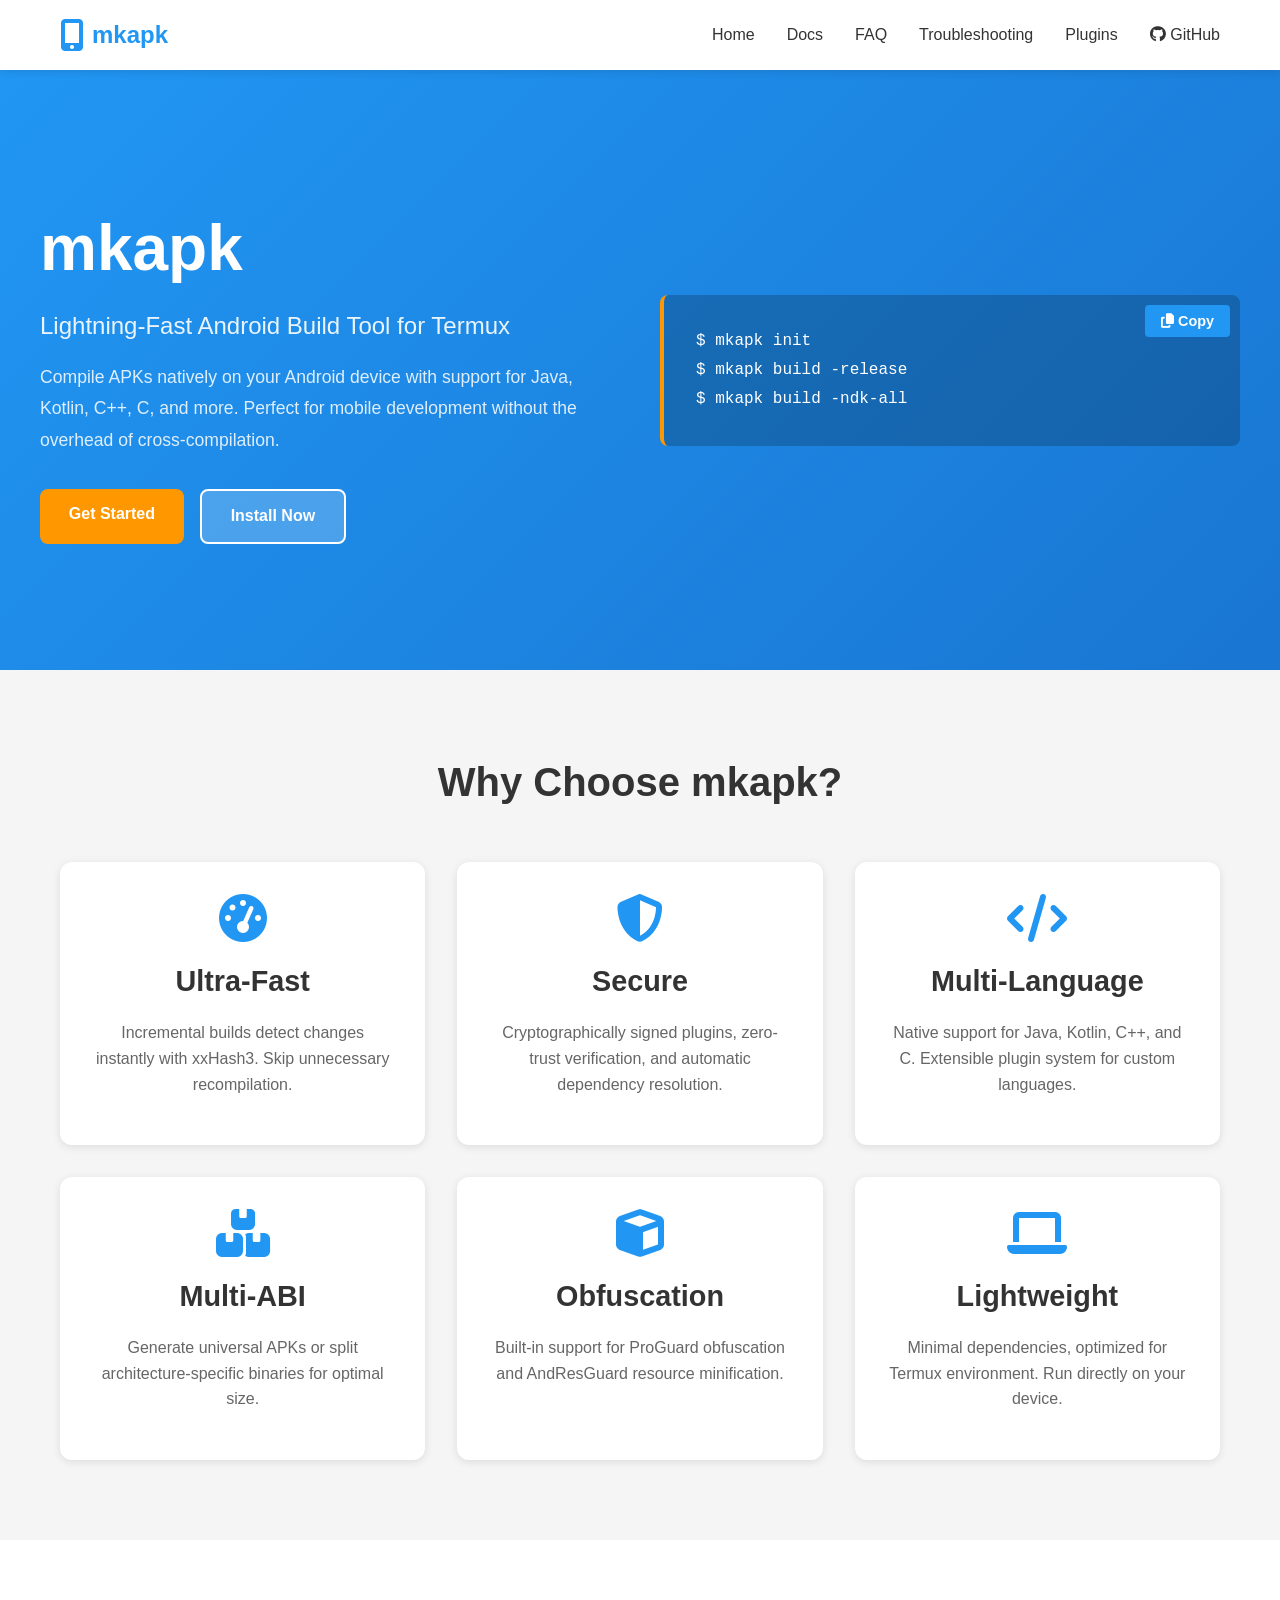
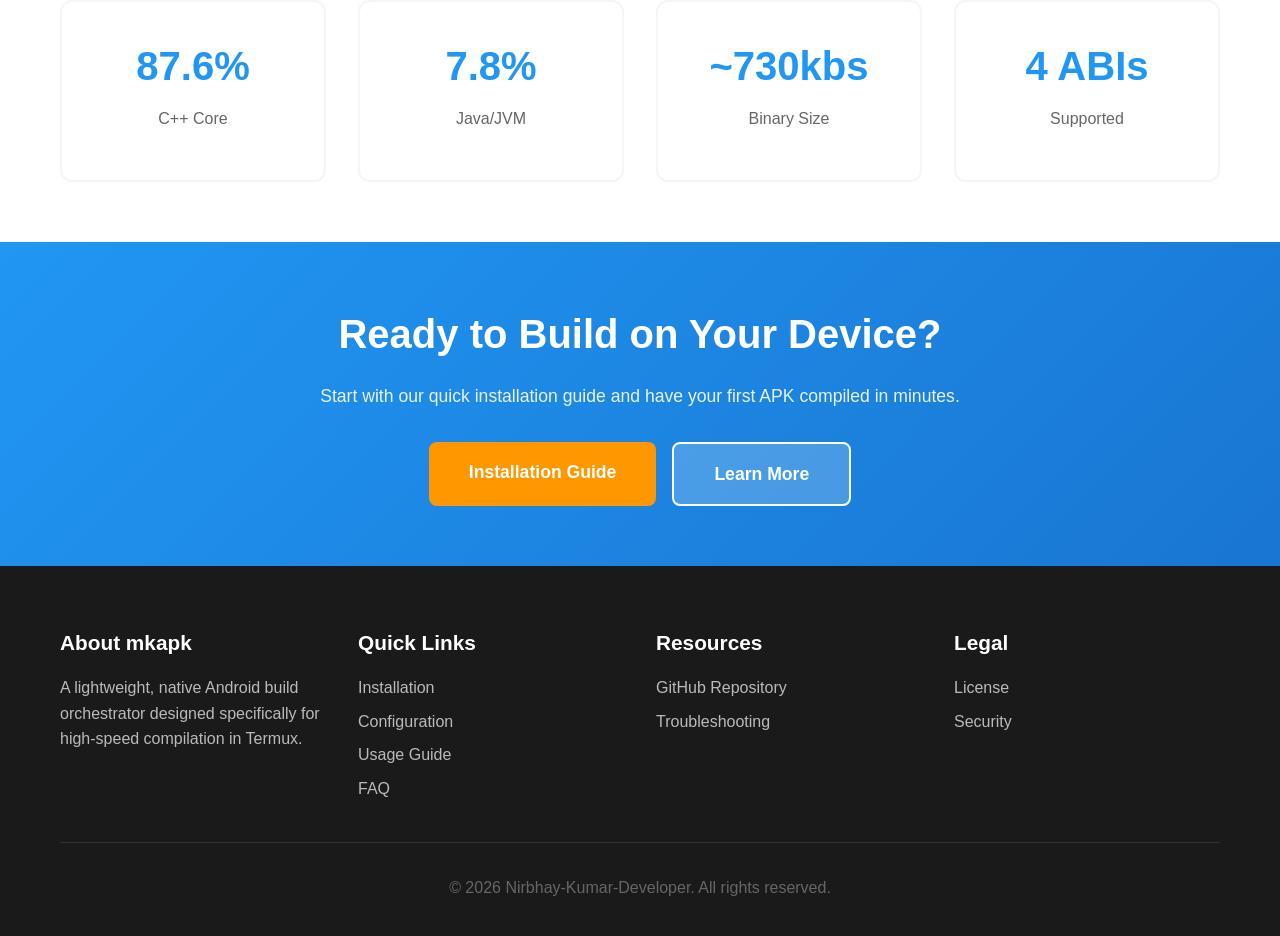
==== index.html @ c2237622 "Initial commit" ====
<!DOCTYPE html>
<html lang="en">
<head>
    <meta charset="UTF-8">
    <meta name="viewport" content="width=device-width, initial-scale=1.0">
    <title>mkapk - Lightweight Android Build Tool for Termux</title>
    <link rel="stylesheet" href="css/style.css">
    <link rel="stylesheet" href="css/responsive.css">
    <link rel="stylesheet" href="https://cdnjs.cloudflare.com/ajax/libs/font-awesome/6.4.0/css/all.min.css">
</head>
<body>
    <!-- Navigation -->
    <nav class="navbar">
        <div class="container">
            <div class="nav-brand">
                <i class="fas fa-mobile-alt"></i>
                <span>mkapk</span>
            </div>
            <ul class="nav-links">
                <li><a href="#home">Home</a></li>
                <li class="dropdown">
                    <a href="#">Docs</a>
                    <div class="dropdown-menu">
                        <a href="pages/installation.html">Installation</a>
                        <a href="pages/quickstart.html">Quick Start</a>
                        <a href="pages/configuration.html">Configuration</a>
                        <a href="pages/usage-guide.html">Usage Guide</a>                      
                    </div>
                </li>
                <li><a href="pages/faq.html">FAQ</a></li>
                <li><a href="pages/troubleshooting.html">Troubleshooting</a></li>
                <li><a href="https://github.com/Nirbhay-Kumar-Developer/mkapk-plugins">Plugins</a></li>
                <li><a href="https://github.com/Nirbhay-Kumar-Developer/mkapk" target="_blank"><i class="fab fa-github"></i> GitHub</a></li>
            </ul>
            <div class="hamburger" id="hamburger">
                <span></span>
                <span></span>
                <span></span>
            </div>
        </div>
    </nav>

    <!-- Hero Section -->
    <section id="home" class="hero">
        <div class="hero-content">
            <div class="hero-text">
                <h1>mkapk</h1>
                <p class="subtitle">Lightning-Fast Android Build Tool for Termux</p>
                <p class="description">Compile APKs natively on your Android device with support for Java, Kotlin, C++, C, and more. Perfect for mobile development without the overhead of cross-compilation.</p>
                <div class="hero-buttons">
                    <a href="pages/quickstart.html" class="btn btn-primary">Get Started</a>
                    <a href="pages/installation.html" class="btn btn-secondary">Install Now</a>
                </div>
            </div>
            <div class="hero-visual">
                <div class="code-block">
                    <pre><code>$ mkapk init
$ mkapk build -release
$ mkapk build -ndk-all</code></pre>
                </div>
            </div>
        </div>
    </section>

    <!-- Features Section -->
    <section class="features">
        <div class="container">
            <h2>Why Choose mkapk?</h2>
            <div class="features-grid">
                <div class="feature-card">
                    <i class="fas fa-tachometer-alt"></i>
                    <h3>Ultra-Fast</h3>
                    <p>Incremental builds detect changes instantly with xxHash3. Skip unnecessary recompilation.</p>
                </div>
                <div class="feature-card">
                    <i class="fas fa-shield-alt"></i>
                    <h3>Secure</h3>
                    <p>Cryptographically signed plugins, zero-trust verification, and automatic dependency resolution.</p>
                </div>
                <div class="feature-card">
                    <i class="fas fa-code"></i>
                    <h3>Multi-Language</h3>
                    <p>Native support for Java, Kotlin, C++, and C. Extensible plugin system for custom languages.</p>
                </div>
                <div class="feature-card">
                    <i class="fas fa-boxes"></i>
                    <h3>Multi-ABI</h3>
                    <p>Generate universal APKs or split architecture-specific binaries for optimal size.</p>
                </div>
                <div class="feature-card">
                    <i class="fas fa-cube"></i>
                    <h3>Obfuscation</h3>
                    <p>Built-in support for ProGuard obfuscation and AndResGuard resource minification.</p>
                </div>
                <div class="feature-card">
                    <i class="fas fa-laptop"></i>
                    <h3>Lightweight</h3>
                    <p>Minimal dependencies, optimized for Termux environment. Run directly on your device.</p>
                </div>
            </div>
        </div>
    </section>

    <!-- Quick Info Section -->
    <section class="quick-info">
        <div class="container">
            <div class="info-grid">
                <div class="info-item">
                    <h3>87.6%</h3>
                    <p>C++ Core</p>
                </div>
                <div class="info-item">
                    <h3>7.8%</h3>
                    <p>Java/JVM</p>
                </div>
                <div class="info-item">
                    <h3>~730kbs</h3>
                    <p>Binary Size</p>
                </div>
                <div class="info-item">
                    <h3>4 ABIs</h3>
                    <p>Supported</p>
                </div>
            </div>
        </div>
    </section>

    <!-- CTA Section -->
    <section class="cta">
        <div class="container">
            <h2>Ready to Build on Your Device?</h2>
            <p>Start with our quick installation guide and have your first APK compiled in minutes.</p>
            <div class="cta-buttons">
                <a href="pages/installation.html" class="btn btn-primary btn-large">Installation Guide</a>
                <a href="pages/faq.html" class="btn btn-secondary btn-large">Learn More</a>
            </div>
        </div>
    </section>

    <!-- Footer -->
    <footer class="footer">
        <div class="container">
            <div class="footer-content">
                <div class="footer-section">
                    <h4>About mkapk</h4>
                    <p>A lightweight, native Android build orchestrator designed specifically for high-speed compilation in Termux.</p>
                </div>
                <div class="footer-section">
                    <h4>Quick Links</h4>
                    <ul>
                        <li><a href="pages/installation.html">Installation</a></li>
                        <li><a href="pages/configuration.html">Configuration</a></li>
                        <li><a href="pages/usage-guide.html">Usage Guide</a></li>
                        <li><a href="pages/faq.html">FAQ</a></li>
                    </ul>
                </div>
                <div class="footer-section">
                    <h4>Resources</h4>
                    <ul>
                        <li><a href="https://github.com/Nirbhay-Kumar-Developer/mkapk" target="_blank">GitHub Repository</a></li>
                        <li><a href="pages/troubleshooting.html">Troubleshooting</a></li>                       
                    </ul>
                </div>
                <div class="footer-section">
                    <h4>Legal</h4>
                    <ul>
                        <li><a href="pages/license.html">License</a></li>
                        <li><a href="pages/security.html">Security</a></li>
                    </ul>
                </div>
            </div>
            <div class="footer-bottom">
                <p>&copy; 2026 Nirbhay-Kumar-Developer. All rights reserved.</p>
            </div>
        </div>
    </footer>

    <script src="js/main.js"></script>
</body>
</html>
---- css/style.css ----
/* Root Variables */
:root {
    --primary-color: #2196F3;
    --secondary-color: #FF9800;
    --dark-bg: #1a1a1a;
    --light-bg: #f5f5f5;
    --text-dark: #333;
    --text-light: #666;
    --border-color: #e0e0e0;
    --success-color: #4CAF50;
    --error-color: #f44336;
    --warning-color: #FF9800;
    --info-color: #2196F3;
    --transition: all 0.3s ease;
}

/* Reset & Base Styles */
* {
    margin: 0;
    padding: 0;
    box-sizing: border-box;
}

html {
    scroll-behavior: smooth;
}

body {
    font-family: 'Segoe UI', Tahoma, Geneva, Verdana, sans-serif;
    line-height: 1.6;
    color: var(--text-dark);
    background-color: #fff;
}

.container {
    max-width: 1200px;
    margin: 0 auto;
    padding: 0 20px;
}

/* Typography */
h1, h2, h3, h4, h5, h6 {
    font-weight: 600;
    margin-bottom: 1rem;
    color: var(--text-dark);
}

h1 { font-size: 3.5rem; }
h2 { font-size: 2.5rem; }
h3 { font-size: 1.8rem; }
h4 { font-size: 1.3rem; }
h5 { font-size: 1.1rem; }
h6 { font-size: 1rem; }

p {
    margin-bottom: 1rem;
    color: var(--text-light);
}

/* Navigation */
.navbar {
    background: #fff;
    box-shadow: 0 2px 8px rgba(0, 0, 0, 0.1);
    position: sticky;
    top: 0;
    z-index: 1000;
}

.navbar .container {
    display: flex;
    justify-content: space-between;
    align-items: center;
    padding: 1rem 20px;
}

.nav-brand {
    display: flex;
    align-items: center;
    gap: 0.5rem;
    font-size: 1.5rem;
    font-weight: 700;
    color: var(--primary-color);
    text-decoration: none;
}

.nav-brand i {
    font-size: 2rem;
}

.nav-links {
    display: flex;
    list-style: none;
    gap: 2rem;
    align-items: center;
}

.nav-links a {
    text-decoration: none;
    color: var(--text-dark);
    font-weight: 500;
    transition: var(--transition);
}

.nav-links a:hover {
    color: var(--primary-color);
}

.dropdown {
    position: relative;
}

.dropdown-menu {
    display: none;
    position: absolute;
    top: 100%;
    left: 0;
    background: #fff;
    border: 1px solid var(--border-color);
    border-radius: 8px;
    box-shadow: 0 4px 12px rgba(0, 0, 0, 0.15);
    min-width: 200px;
    margin-top: 0.5rem;
    overflow: hidden;
}

.dropdown:hover .dropdown-menu {
    display: flex;
    flex-direction: column;
}

.dropdown-menu a {
    padding: 0.8rem 1.5rem;
    display: block;
    color: var(--text-dark);
    text-decoration: none;
    transition: var(--transition);
}

.dropdown-menu a:hover {
    background: var(--light-bg);
    color: var(--primary-color);
}

.hamburger {
    display: none;
    flex-direction: column;
    cursor: pointer;
}

.hamburger span {
    width: 25px;
    height: 3px;
    background: var(--text-dark);
    margin: 5px 0;
    transition: var(--transition);
    border-radius: 2px;
}

/* Hero Section */
.hero {
    background: linear-gradient(135deg, var(--primary-color) 0%, #1976D2 100%);
    color: #fff;
    padding: 80px 20px;
    min-height: 600px;
    display: flex;
    align-items: center;
}

.hero-content {
    max-width: 1200px;
    margin: 0 auto;
    display: grid;
    grid-template-columns: 1fr 1fr;
    gap: 40px;
    align-items: center;
    width: 100%;
}

.hero-text h1 {
    color: #fff;
    font-size: 4rem;
    margin-bottom: 0.5rem;
}

.subtitle {
    color: rgba(255, 255, 255, 0.9);
    font-size: 1.5rem;
    margin-bottom: 1rem;
}

.description {
    color: rgba(255, 255, 255, 0.85);
    font-size: 1.1rem;
    margin-bottom: 2rem;
    line-height: 1.8;
}

.hero-buttons {
    display: flex;
    gap: 1rem;
    flex-wrap: wrap;
}

.btn {
    padding: 0.8rem 1.8rem;
    border: none;
    border-radius: 8px;
    font-size: 1rem;
    font-weight: 600;
    cursor: pointer;
    text-decoration: none;
    transition: var(--transition);
    display: inline-block;
}

.btn-primary {
    background: var(--secondary-color);
    color: #fff;
}

.btn-primary:hover {
    background: #F57C00;
    transform: translateY(-2px);
    box-shadow: 0 4px 12px rgba(0, 0, 0, 0.2);
}

.btn-secondary {
    background: rgba(255, 255, 255, 0.2);
    color: #fff;
    border: 2px solid #fff;
}

.btn-secondary:hover {
    background: rgba(255, 255, 255, 0.3);
    transform: translateY(-2px);
}

.btn-large {
    padding: 1rem 2.5rem;
    font-size: 1.1rem;
}

.code-block {
    background: rgba(0, 0, 0, 0.2);
    border-radius: 8px;
    padding: 2rem;
    border-left: 4px solid var(--secondary-color);
}

.code-block pre {
    color: #fff;
    font-family: 'Monaco', 'Courier New', monospace;
    overflow-x: auto;
}

.code-block code {
    font-size: 1rem;
    line-height: 1.8;
}

/* Features Section */
.features {
    padding: 80px 20px;
    background: var(--light-bg);
}

.features h2 {
    text-align: center;
    margin-bottom: 3rem;
    color: var(--text-dark);
}

.features-grid {
    display: grid;
    grid-template-columns: repeat(auto-fit, minmax(300px, 1fr));
    gap: 2rem;
}

.feature-card {
    background: #fff;
    padding: 2rem;
    border-radius: 12px;
    text-align: center;
    box-shadow: 0 2px 8px rgba(0, 0, 0, 0.1);
    transition: var(--transition);
}

.feature-card:hover {
    transform: translateY(-8px);
    box-shadow: 0 8px 20px rgba(0, 0, 0, 0.15);
}

.feature-card i {
    font-size: 3rem;
    color: var(--primary-color);
    margin-bottom: 1rem;
}

.feature-card h3 {
    color: var(--text-dark);
    margin-bottom: 1rem;
}

.feature-card p {
    color: var(--text-light);
    line-height: 1.6;
}

/* Quick Info Section */
.quick-info {
    padding: 60px 20px;
    background: #fff;
}

.info-grid {
    display: grid;
    grid-template-columns: repeat(auto-fit, minmax(200px, 1fr));
    gap: 2rem;
}

.info-item {
    text-align: center;
    padding: 2rem;
    border: 2px solid var(--light-bg);
    border-radius: 12px;
    transition: var(--transition);
}

.info-item:hover {
    border-color: var(--primary-color);
    background: var(--light-bg);
}

.info-item h3 {
    color: var(--primary-color);
    font-size: 2.5rem;
    margin-bottom: 0.5rem;
}

.info-item p {
    color: var(--text-light);
    font-weight: 500;
}

/* CTA Section */
.cta {
    background: linear-gradient(135deg, var(--primary-color) 0%, #1976D2 100%);
    color: #fff;
    padding: 60px 20px;
    text-align: center;
}

.cta h2 {
    color: #fff;
    margin-bottom: 1rem;
}

.cta p {
    color: rgba(255, 255, 255, 0.9);
    margin-bottom: 2rem;
    font-size: 1.1rem;
}

.cta-buttons {
    display: flex;
    gap: 1rem;
    justify-content: center;
    flex-wrap: wrap;
}

/* Footer */
.footer {
    background: var(--dark-bg);
    color: #fff;
    padding: 60px 20px 20px;
}

.footer-content {
    display: grid;
    grid-template-columns: repeat(auto-fit, minmax(250px, 1fr));
    gap: 2rem;
    margin-bottom: 2rem;
}

.footer-section h4 {
    color: #fff;
    margin-bottom: 1rem;
}

.footer-section p,
.footer-section ul {
    color: rgba(255, 255, 255, 0.7);
}

.footer-section ul {
    list-style: none;
}

.footer-section ul li {
    margin-bottom: 0.5rem;
}

.footer-section a {
    color: rgba(255, 255, 255, 0.7);
    text-decoration: none;
    transition: var(--transition);
}

.footer-section a:hover {
    color: var(--primary-color);
}

.footer-bottom {
    border-top: 1px solid rgba(255, 255, 255, 0.1);
    padding-top: 2rem;
    text-align: center;
    color: rgba(255, 255, 255, 0.5);
}

/* Page Content */
.page-header {
    background: linear-gradient(135deg, var(--primary-color) 0%, #1976D2 100%);
    color: #fff;
    padding: 40px 20px;
    margin-bottom: 40px;
}

.page-header h1 {
    color: #fff;
    font-size: 2.5rem;
}

.page-header p {
    color: rgba(255, 255, 255, 0.9);
    font-size: 1.1rem;
}

.content {
    max-width: 900px;
    margin: 0 auto;
    padding: 0 20px;
}

.content h2 {
    margin-top: 2rem;
    margin-bottom: 1rem;
    padding-bottom: 0.5rem;
    border-bottom: 2px solid var(--light-bg);
}

.content h3 {
    margin-top: 1.5rem;
    margin-bottom: 0.8rem;
}

.content code {
    background: var(--light-bg);
    padding: 2px 6px;
    border-radius: 4px;
    font-family: 'Monaco', 'Courier New', monospace;
    color: var(--primary-color);
}

.content pre {
    background: var(--dark-bg);
    color: #fff;
    padding: 1.5rem;
    border-radius: 8px;
    overflow-x: auto;
    margin: 1rem 0;
    font-family: 'Monaco', 'Courier New', monospace;
    line-height: 1.5;
}

.content pre code {
    color: #fff;
    background: none;
    padding: 0;
}

.content ul, .content ol {
    margin: 1rem 0 1rem 2rem;
}

.content li {
    margin: 0.5rem 0;
    color: var(--text-light);
}

.content blockquote {
    border-left: 4px solid var(--primary-color);
    padding-left: 1rem;
    margin: 1.5rem 0;
    color: var(--text-light);
    font-style: italic;
}

.table-responsive {
    overflow-x: auto;
    margin: 1rem 0;
}

.table-responsive table {
    width: 100%;
    border-collapse: collapse;
}

.table-responsive th,
.table-responsive td {
    border: 1px solid var(--border-color);
    padding: 1rem;
    text-align: left;
}

.table-responsive th {
    background: var(--light-bg);
    font-weight: 600;
    color: var(--text-dark);
}

.table-responsive tr:hover {
    background: var(--light-bg);
}

/* Alert Styles */
.alert {
    padding: 1.5rem;
    border-radius: 8px;
    margin: 1.5rem 0;
    border-left: 4px solid;
}

.alert-info {
    background: rgba(33, 150, 243, 0.1);
    border-left-color: var(--info-color);
    color: #1565C0;
}

.alert-success {
    background: rgba(76, 175, 80, 0.1);
    border-left-color: var(--success-color);
    color: #2E7D32;
}

.alert-warning {
    background: rgba(255, 152, 0, 0.1);
    border-left-color: var(--warning-color);
    color: #E65100;
}

.alert-error {
    background: rgba(244, 67, 54, 0.1);
    border-left-color: var(--error-color);
    color: #C62828;
}

.alert strong {
    font-weight: 600;
}

/* FAQ Section */
.faq-container {
    max-width: 900px;
    margin: 0 auto;
}

.faq-item {
    margin: 1.5rem 0;
    border: 1px solid var(--border-color);
    border-radius: 8px;
    overflow: hidden;
}

.faq-question {
    padding: 1.5rem;
    background: var(--light-bg);
    cursor: pointer;
    font-weight: 600;
    display: flex;
    justify-content: space-between;
    align-items: center;
    transition: var(--transition);
}

.faq-question:hover {
    background: #e8e8e8;
}

.faq-question i {
    color: var(--primary-color);
    transition: var(--transition);
}

.faq-item.active .faq-question i {
    transform: rotate(180deg);
}

.faq-answer {
    padding: 0 1.5rem;
    max-height: 0;
    overflow: hidden;
    transition: var(--transition);
    color: var(--text-light);
}

.faq-item.active .faq-answer {
    padding: 1.5rem;
    max-height: 1000px;
}

/* Sidebar Navigation */
.sidebar-nav {
    margin-bottom: 2rem;
}

.sidebar-nav ul {
    list-style: none;
    border-left: 3px solid var(--primary-color);
}

.sidebar-nav li {
    padding: 0.8rem 1.2rem;
    border-bottom: 1px solid var(--border-color);
}

.sidebar-nav a {
    color: var(--text-dark);
    text-decoration: none;
    transition: var(--transition);
}

.sidebar-nav a:hover {
    color: var(--primary-color);
}

.sidebar-nav a.active {
    color: var(--primary-color);
    font-weight: 600;
}

/* Breadcrumb */
.breadcrumb {
    padding: 1rem 0;
    margin-bottom: 2rem;
    list-style: none;
    display: flex;
    flex-wrap: wrap;
    gap: 0.5rem;
}

.breadcrumb li {
    color: var(--text-light);
}

.breadcrumb li:after {
    content: '/';
    margin: 0 0.5rem;
}

.breadcrumb li:last-child:after {
    content: '';
}

.breadcrumb a {
    color: var(--primary-color);
    text-decoration: none;
}

.breadcrumb a:hover {
    text-decoration: underline;
}

/* Command Box */
.command-box {
    background: var(--dark-bg);
    color: #0F0;
    padding: 1.5rem;
    border-radius: 8px;
    font-family: 'Monaco', 'Courier New', monospace;
    margin: 1.5rem 0;
    overflow-x: auto;
    border: 1px solid var(--primary-color);
}

.command-box .prompt {
    color: var(--primary-color);
}

/* Badge */
.badge {
    display: inline-block;
    padding: 0.3rem 0.8rem;
    border-radius: 20px;
    font-size: 0.85rem;
    font-weight: 600;
    margin: 0 0.3rem;
}

.badge-primary {
    background: var(--primary-color);
    color: #fff;
}

.badge-success {
    background: var(--success-color);
    color: #fff;
}

.badge-warning {
    background: var(--warning-color);
    color: #fff;
}

.badge-error {
    background: var(--error-color);
    color: #fff;
}

/* Grid Two Column */
.two-column {
    display: grid;
    grid-template-columns: 1fr 1fr;
    gap: 2rem;
    margin: 2rem 0;
}

/* Vertical Stepper */
.stepper {
    max-width: 600px;
    margin: 2rem auto;
}

.step {
    display: flex;
    margin: 1.5rem 0;
}

.step-number {
    width: 40px;
    height: 40px;
    border-radius: 50%;
    background: var(--primary-color);
    color: #fff;
    display: flex;
    align-items: center;
    justify-content: center;
    font-weight: 700;
    flex-shrink: 0;
    position: relative;
}

.step:not(:last-child) .step-number:after {
    content: '';
    position: absolute;
    width: 2px;
    height: 60px;
    background: var(--primary-color);
    top: 40px;
    left: 19px;
}

.step-content {
    margin-left: 1.5rem;
}

.step-content h4 {
    margin-top: 0;
}

.back-to-top {
    display: none;
    position: fixed;
    bottom: 20px;
    right: 20px;
    width: 50px;
    height: 50px;
    background: var(--primary-color);
    color: #fff;
    border-radius: 50%;
    align-items: center;
    justify-content: center;
    cursor: pointer;
    z-index: 999;
    font-size: 1.5rem;
    transition: var(--transition);
}

.back-to-top:hover {
    background: #1565C0;
    transform: translateY(-3px);
}

.back-to-top.show {
    display: flex;
}
---- css/responsive.css ----
/* Tablet & Small Laptops */
@media (max-width: 768px) {
    h1 { font-size: 2.5rem; }
    h2 { font-size: 2rem; }
    h3 { font-size: 1.5rem; }
    h4 { font-size: 1.1rem; }

    .nav-links {
        gap: 1rem;
        font-size: 0.95rem;
    }

    .hero-content {
        grid-template-columns: 1fr;
    }

    .hero-text h1 {
        font-size: 2.5rem;
    }

    .subtitle {
        font-size: 1.2rem;
    }

    .description {
        font-size: 1rem;
    }

    .hero-buttons {
        flex-direction: column;
    }

    .btn {
        width: 100%;
        text-align: center;
    }

    .two-column {
        grid-template-columns: 1fr;
    }

    .features-grid {
        grid-template-columns: 1fr;
    }

    .dropdown-menu {
        position: fixed;
        top: auto;
        bottom: -300px;
        left: 0;
        right: 0;
        width: 100%;
        border-radius: 0;
        min-width: auto;
    }

    .cta-buttons {
        flex-direction: column;
    }

    .cta-buttons .btn {
        width: 100%;
    }
}

/* Mobile Phones */
@media (max-width: 600px) {
    h1 { font-size: 2rem; }
    h2 { font-size: 1.5rem; }
    h3 { font-size: 1.2rem; }
    h4 { font-size: 1rem; }
    h5, h6 { font-size: 0.95rem; }

    .container {
        padding: 0 15px;
    }

    .navbar .container {
        padding: 1rem 15px;
    }

    .nav-links {
        display: none;
        position: absolute;
        top: 60px;
        left: 0;
        right: 0;
        flex-direction: column;
        gap: 0;
        background: #fff;
        box-shadow: 0 4px 12px rgba(0, 0, 0, 0.1);
        z-index: 999;
    }

    .nav-links.active {
        display: flex;
    }

    .nav-links li {
        border-bottom: 1px solid var(--border-color);
    }

    .nav-links a {
        display: block;
        padding: 1rem 1.5rem;
    }

    .hamburger {
        display: flex;
    }

    .hamburger.active span:nth-child(1) {
        transform: rotate(45deg) translate(10px, 10px);
    }

    .hamburger.active span:nth-child(2) {
        opacity: 0;
    }

    .hamburger.active span:nth-child(3) {
        transform: rotate(-45deg) translate(7px, -7px);
    }

    .hero {
        padding: 40px 15px;
        min-height: auto;
    }

    .hero-text h1 {
        font-size: 1.8rem;
    }

    .subtitle {
        font-size: 1rem;
    }

    .description {
        font-size: 0.95rem;
    }

    .hero-buttons {
        flex-direction: column;
        gap: 0.5rem;
    }

    .btn {
        padding: 0.6rem 1.2rem;
        font-size: 0.9rem;
    }

    .btn-large {
        padding: 0.8rem 1.5rem;
        font-size: 1rem;
    }

    .code-block {
        padding: 1rem;
        font-size: 0.85rem;
    }

    .code-block code {
        font-size: 0.85rem;
    }

    .features {
        padding: 40px 15px;
    }

    .features h2 {
        margin-bottom: 2rem;
    }

    .quick-info {
        padding: 40px 15px;
    }

    .info-grid {
        grid-template-columns: repeat(2, 1fr);
    }

    .cta {
        padding: 40px 15px;
    }

    .cta h2 {
        font-size: 1.8rem;
    }

    .cta p {
        font-size: 1rem;
    }

    .cta-buttons {
        flex-direction: column;
    }

    .cta-buttons .btn {
        width: 100%;
    }

    .footer-content {
        grid-template-columns: 1fr;
        gap: 1.5rem;
    }

    .content {
        padding: 0 15px;
    }

    .content ul, .content ol {
        margin-left: 1.5rem;
    }

    .breadcrumb {
        font-size: 0.9rem;
    }

    .alert {
        padding: 1rem;
    }

    .table-responsive {
        font-size: 0.9rem;
    }

    .table-responsive th,
    .table-responsive td {
        padding: 0.7rem;
    }

    .faq-question {
        padding: 1rem;
    }

    .faq-answer {
        font-size: 0.95rem;
    }

    .page-header {
        padding: 30px 15px;
    }

    .page-header h1 {
        font-size: 1.8rem;
    }

    .page-header p {
        font-size: 1rem;
    }
}

/* Small phones */
@media (max-width: 400px) {
    h1 { font-size: 1.5rem; }
    h2 { font-size: 1.2rem; }
    h3 { font-size: 1rem; }

    .nav-brand span {
        font-size: 1rem;
    }

    .nav-brand i {
        font-size: 1.5rem;
    }

    .info-grid {
        grid-template-columns: 1fr;
    }

    .command-box {
        font-size: 0.8rem;
        padding: 1rem;
    }

    .badge {
        padding: 0.2rem 0.6rem;
        font-size: 0.75rem;
    }

    .step-number {
        width: 35px;
        height: 35px;
        font-size: 0.9rem;
    }

    .step:not(:last-child) .step-number:after {
        height: 50px;
        top: 35px;
        left: 16.5px;
    }

    .step-content {
        margin-left: 1rem;
    }

    .step-content h4 {
        font-size: 1rem;
    }
}

/* Print Styles */
@media print {
    .navbar,
    .footer,
    .cta,
    .btn,
    .back-to-top,
    .hamburger {
        display: none;
    }

    body {
        color: #000;
        background: #fff;
    }

    a {
        color: #0066cc;
    }

    .page-header {
        background: none;
        border: 1px solid #ccc;
        color: #000;
    }

    .page-header h1 {
        color: #000;
    }

    .alert,
    .feature-card {
        border: 1px solid #ccc;
        page-break-inside: avoid;
    }

    .content pre {
        background: #f5f5f5;
        color: #000;
        border: 1px solid #ccc;
    }
}
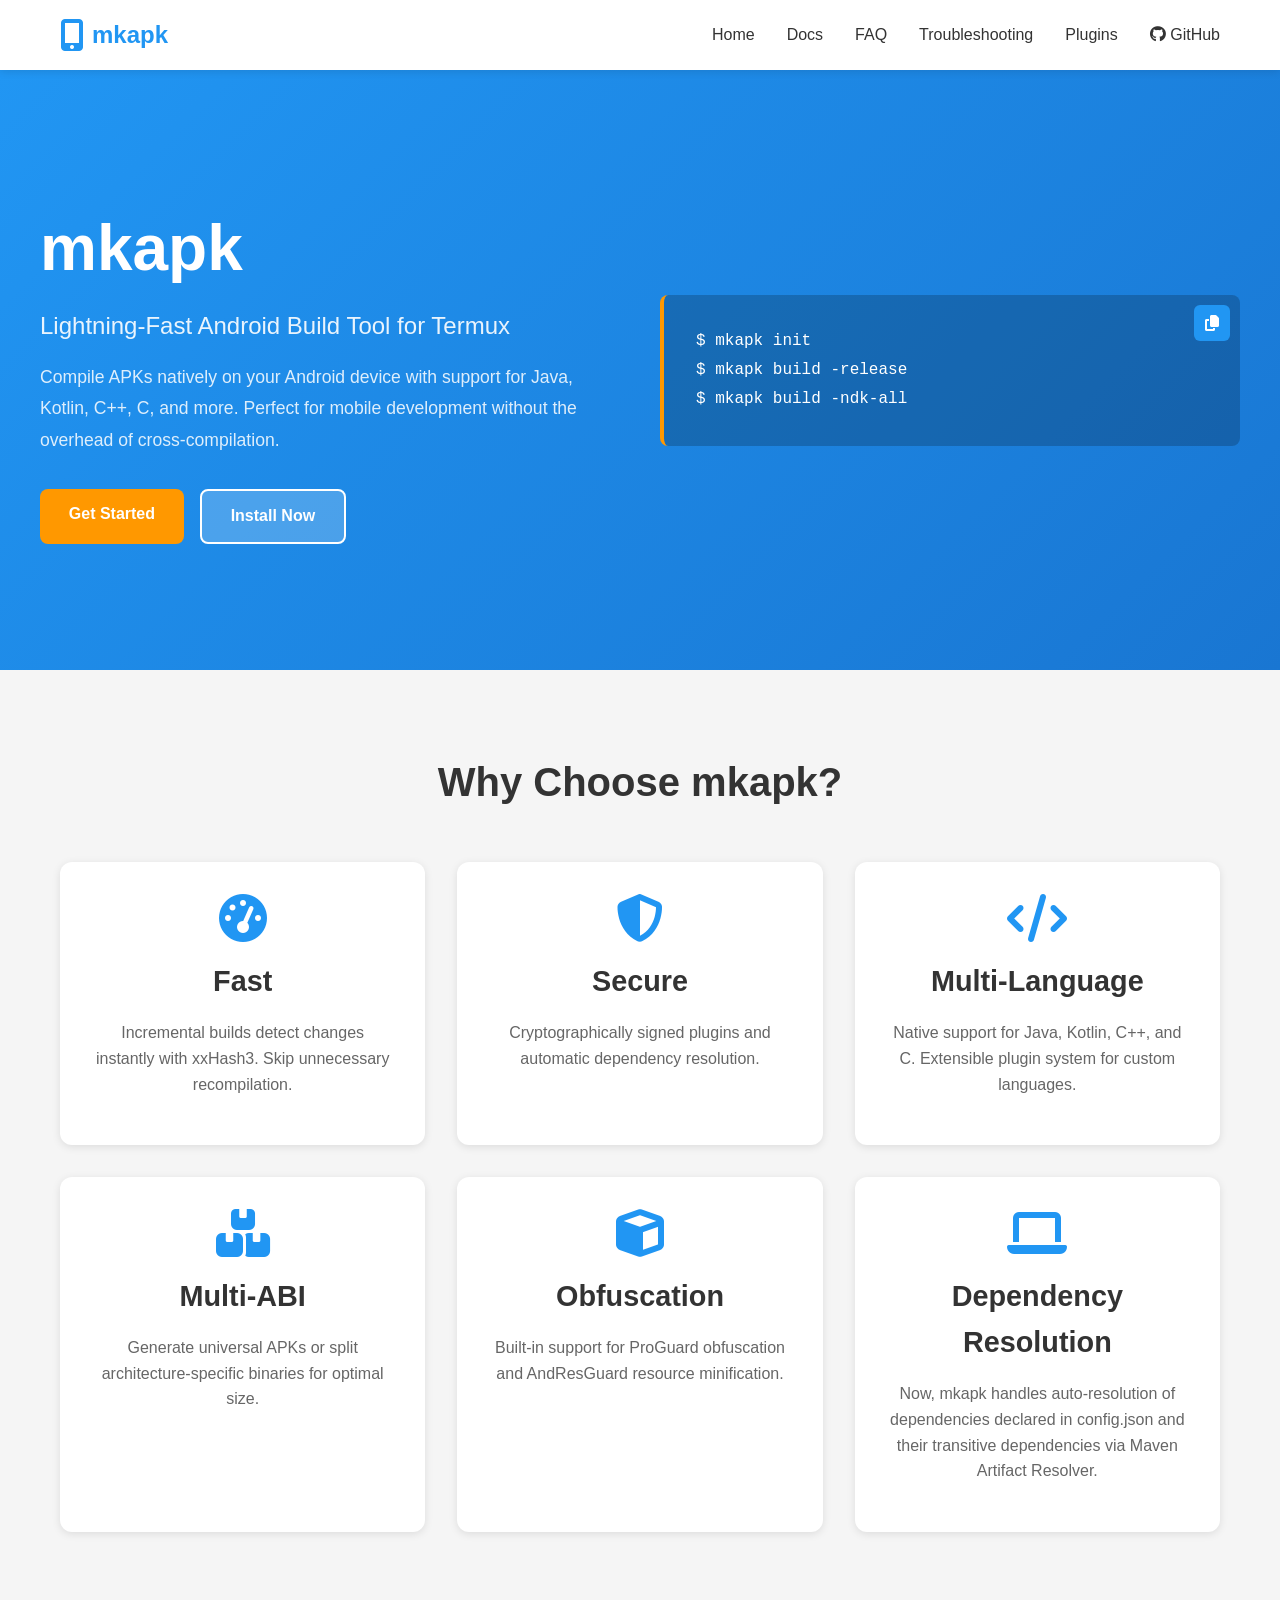
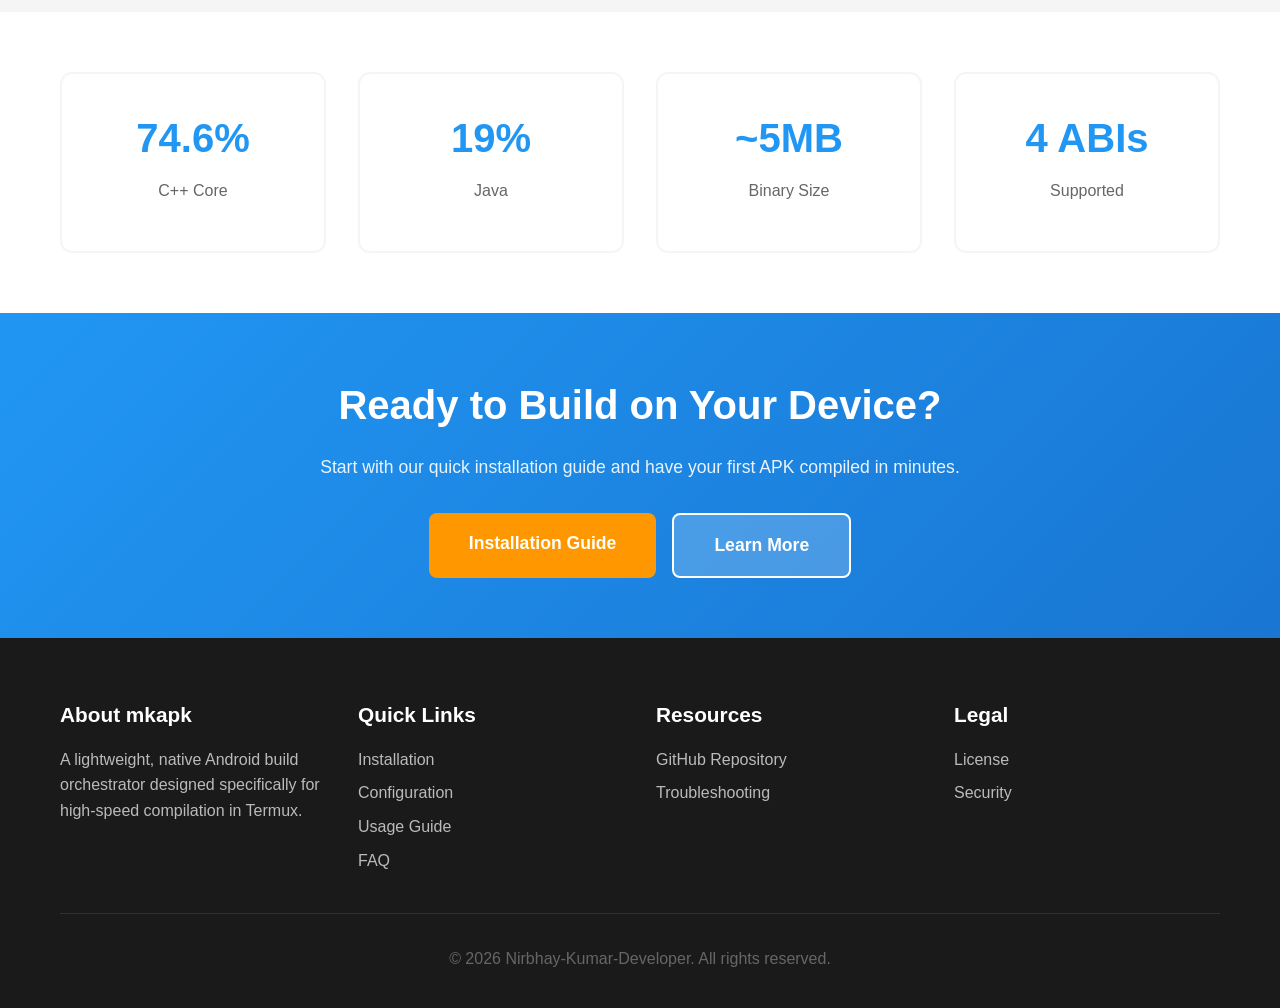
==== commit c42d3ad2: "feat: update index.html" ====
--- a/index.html
+++ b/index.html
@@ -3,7 +3,8 @@
 <head>
     <meta charset="UTF-8">
     <meta name="viewport" content="width=device-width, initial-scale=1.0">
-    <title>mkapk - Lightweight Android Build Tool for Termux</title>
+    <meta name="description" content="A liteweight Android Build System for Termux supporting Java, Kotlin, C and C++ and more languages through plugins.">
+    <title>mkapk - Android Build System for Termux</title>
     <link rel="stylesheet" href="css/style.css">
     <link rel="stylesheet" href="css/responsive.css">
     <link rel="stylesheet" href="https://cdnjs.cloudflare.com/ajax/libs/font-awesome/6.4.0/css/all.min.css">
@@ -69,13 +70,13 @@
             <div class="features-grid">
                 <div class="feature-card">
                     <i class="fas fa-tachometer-alt"></i>
-                    <h3>Ultra-Fast</h3>
+                    <h3>Fast</h3>
                     <p>Incremental builds detect changes instantly with xxHash3. Skip unnecessary recompilation.</p>
                 </div>
                 <div class="feature-card">
                     <i class="fas fa-shield-alt"></i>
                     <h3>Secure</h3>
-                    <p>Cryptographically signed plugins, zero-trust verification, and automatic dependency resolution.</p>
+                    <p>Cryptographically signed plugins and automatic dependency resolution.</p>
                 </div>
                 <div class="feature-card">
                     <i class="fas fa-code"></i>
@@ -94,8 +95,8 @@
                 </div>
                 <div class="feature-card">
                     <i class="fas fa-laptop"></i>
-                    <h3>Lightweight</h3>
-                    <p>Minimal dependencies, optimized for Termux environment. Run directly on your device.</p>
+                    <h3>Dependency Resolution</h3>
+                    <p>Now, mkapk handles auto-resolution of dependencies declared in config.json and their transitive dependencies via Maven Artifact Resolver.</p>
                 </div>
             </div>
         </div>
@@ -106,15 +107,15 @@
         <div class="container">
             <div class="info-grid">
                 <div class="info-item">
-                    <h3>87.6%</h3>
+                    <h3>74.6%</h3>
                     <p>C++ Core</p>
                 </div>
                 <div class="info-item">
-                    <h3>7.8%</h3>
-                    <p>Java/JVM</p>
+                    <h3>19%</h3>
+                    <p>Java</p>
                 </div>
                 <div class="info-item">
-                    <h3>~730kbs</h3>
+                    <h3>~5MB</h3>
                     <p>Binary Size</p>
                 </div>
                 <div class="info-item">
@@ -176,5 +177,6 @@
     </footer>
 
     <script src="js/main.js"></script>
+    <!-- Cloudflare Web Analytics --><script defer src='https://static.cloudflareinsights.com/beacon.min.js' data-cf-beacon='{"token": "837005ceaf744d75ba9b9dc7d95e8c01"}'></script><!-- End Cloudflare Web Analytics -->
 </body>
-</html>+</html>
